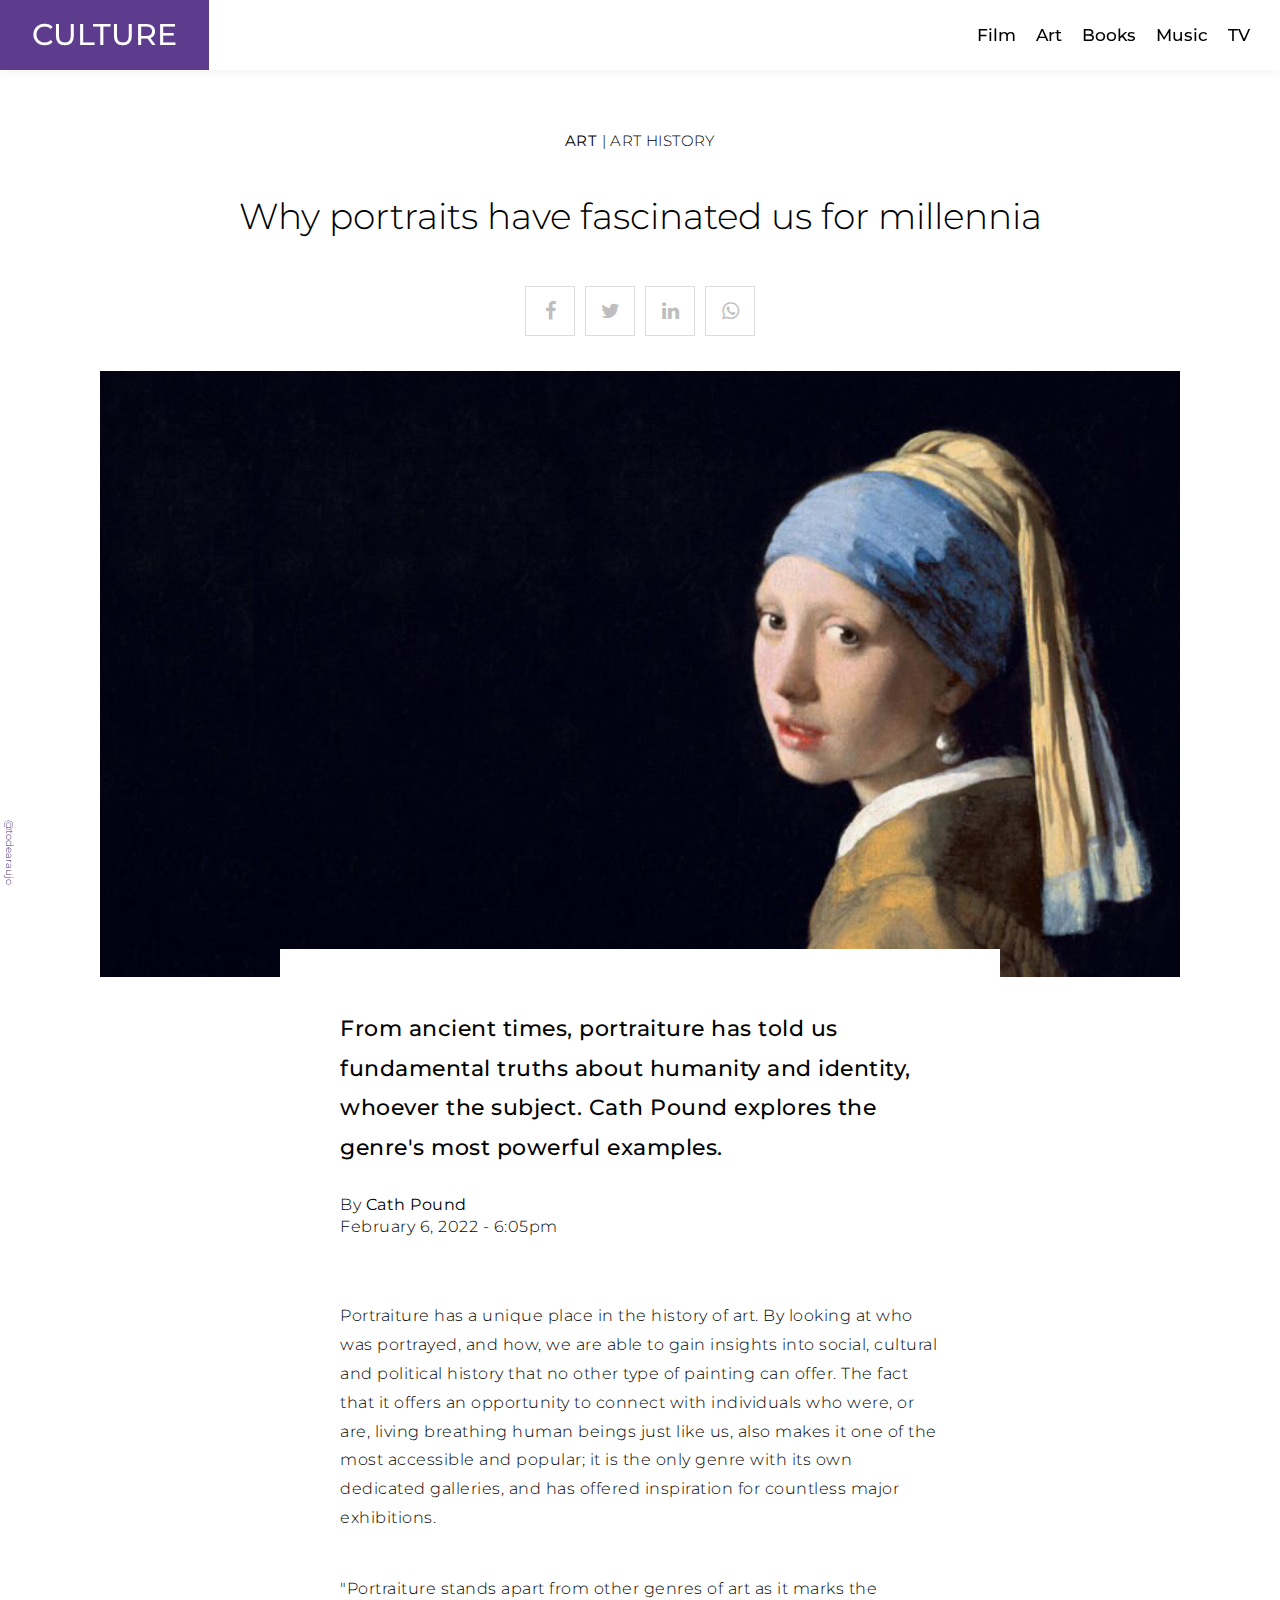
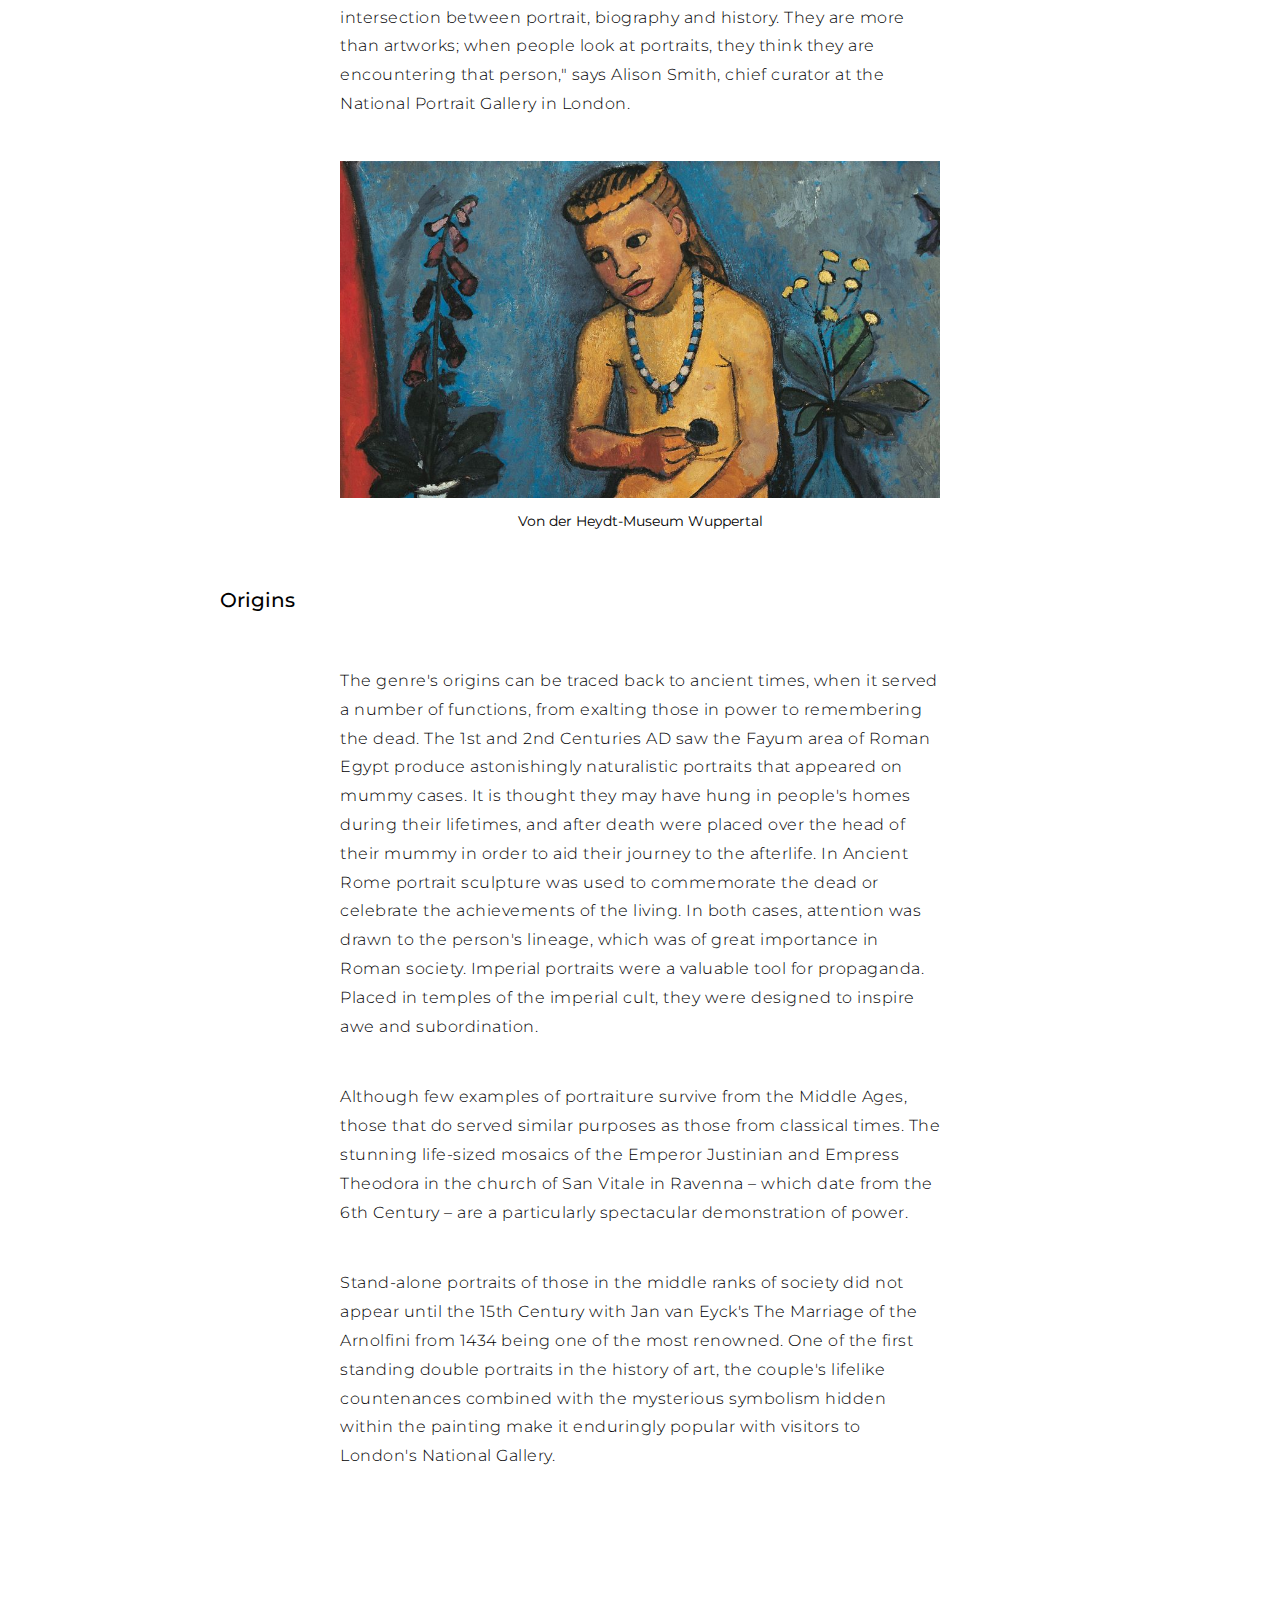
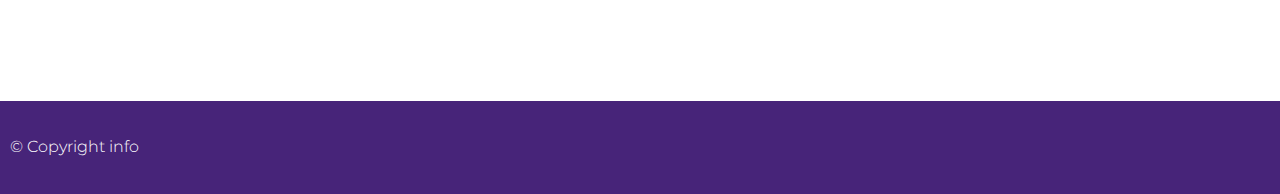
==== aula2/index.html @ 4034bacf "Aula 2" ====
<!DOCTYPE html>
<html>

<head>
    <title>Why portraits have fascinated us for millennia | MJDA: Programação web | Aula 2 | Thiago Araújo - todearaujo.com</title>
    <meta charset="utf-8" />
    <meta name="viewport" content="width=device-width, initial-scale=1.0">
    <link rel="stylesheet" href="main.css" />
    <link rel="shortcut icon" href="static\favicon.ico" type="image/x-icon">
    <!-- FontAwesome icon library -->
    <link rel="stylesheet" href="https://cdnjs.cloudflare.com/ajax/libs/font-awesome/4.7.0/css/font-awesome.min.css">
</head>

<body>

    <div id="tode"><a href="http://github.todearaujo.com">@todearaujo</a></div>

    <main> 

        <div class="top">

            <nav class="top-nav">

                <a class="top-brand" href="index.html" title="Home">Culture</a>

                <div class="top-links">

                    <div>Film</div>
                    <div>Art</div>
                    <div>Books</div>
                    <div>Music</div>
                    <div>TV</div>

                </div>

            </nav>

        </div>            
        
        <article>

            <header>

                <section class="label"><b>Art</b> | Art History</section>

                    <h1 class="title">Why portraits have fascinated us for millennia</h1>

                    <section class="social-icons">

                        <a href="#" class="fa fa-facebook"></a>
                        <a href="#" class="fa fa-twitter"></a>
                        <a href="#" class="fa fa-linkedin"></a>
                        <a href="#" class="fa fa-whatsapp"></a>

                    </section>
            
            </header>
        
            <img src="assets/girl-with-a-pearl-earing-by-vermeer.jpg" class="img-opening" />
            
            <section class="article-body">
                
                <p class="lead">From ancient times, portraiture has told us fundamental truths about humanity and identity, whoever the subject. Cath Pound explores the genre's most powerful examples.</p>
                
                <p class="author">By <strong>Cath Pound</strong><br/><time datetime="2022-02-06 18:05">February 6, 2022 - 6:05pm</time></p>
                
                <p>Portraiture has a unique place in the history of art. By looking at who was portrayed, and how, we are able to gain insights into social, cultural and political history that no other type of painting can offer. The fact that it offers
                an opportunity to connect with individuals who were, or are, living breathing human beings just like us, also makes it one of the most accessible and popular; it is the only genre with its own dedicated galleries, and has offered inspiration
                for countless major exhibitions.</p>
                
                <p>"Portraiture stands apart from other genres of art as it marks the intersection between portrait, biography and history. They are more than artworks; when people look at portraits, they think they are encountering that person," says Alison
                Smith, chief curator at the National Portrait Gallery in London.</p>
            
                <div class="img-block small">
                    <img width="100%" src="assets/portrait-wuppertal.jpg" />
                    <div class="img-caption">Von der Heydt-Museum Wuppertal</div>
                </div>
                
                <h2>Origins</h2>
            
                <p>The genre's origins can be traced back to ancient times, when it served a number of functions, from exalting those in power to remembering the dead. The 1st and 2nd Centuries AD saw the Fayum area of Roman Egypt produce astonishingly naturalistic
                portraits that appeared on mummy cases. It is thought they may have hung in people's homes during their lifetimes, and after death were placed over the head of their mummy in order to aid their journey to the afterlife. In Ancient
                Rome portrait sculpture was used to commemorate the dead or celebrate the achievements of the living. In both cases, attention was drawn to the person's lineage, which was of great importance in Roman society. Imperial portraits were
                a valuable tool for propaganda. Placed in temples of the imperial cult, they were designed to inspire awe and subordination.</p>
            
                <p>Although few examples of portraiture survive from the Middle Ages, those that do served similar purposes as those from classical times. The stunning life-sized mosaics of the Emperor Justinian and Empress Theodora in the church of San
                Vitale in Ravenna – which date from the 6th Century – are a particularly spectacular demonstration of power.</p>
            
                <p>Stand-alone portraits of those in the middle ranks of society did not appear until the 15th Century with Jan van Eyck's The Marriage of the Arnolfini from 1434 being one of the most renowned. One of the first standing double portraits
                in the history of art, the couple's lifelike countenances combined with the mysterious symbolism hidden within the painting make it enduringly popular with visitors to London's National Gallery.</p>
            
            </section>

        </article>

        <footer class="bottom">
            <p>© Copyright info</p>
        </footer>

    </main>        

</body>

</html>
---- aula2/main.css ----
/***********************
** EXERCÍCIO - AULA 2 **

1. (iniciar em sala) O arquivo html foi escrito sem preocupação com a semântica das tags, o que prejudica a acessibilidade e a distribuição da página. Observem as tags de cada elemento da página, e substituam as divs pelos elementos que identifiquem o tipo de conteúdo. Para isso, consultem a página: https://developer.mozilla.org/en-US/docs/Web/HTML/Element 
2. (continuar em casa) Existem alguns erros de sintaxe propositais no arquivo css. Encontre os erros que causaram os comportamentos a seguir, e corrija o css para obter o resultado esperado. O objetivo não é criar classes de css, mas corrigir pequenos defeitos na sintaxe das classes já existentes no css. Vejam as imagens na pasta "referencias" (os itens referentes a mouse-over não aparecem entre as diferenças)
2a. Os ícones de redes sociais deveriam ter um destaque ao passar o mouse sobre eles, ficando um pouco mais escuros
2b. A fonte da linha-fina ("From ancient times...") deveria ter um peso um pouco maior
2c. O subtítulo "Origins" deveria ter fonte maior e com mais peso
2d. O bloco de imagem deveria ter a largura da coluna de texto, e a legenda da imagem, um tamanho menor
2e. No cabeçalho, o logo "Culture" deveria mudar levemente de cor ao passar o mouse sobre o item

Salvem o projeto em um reposítório pessoal e enviem ao Github. No Blackboard, enviem o link para o repositório, juntamente com um parágrafo de auto-avaliação do exercício (houve dificuldades? Tempo necessário foi adequado? Alguma parte requer explicação maior?)

OPCIONAL - SEM ENTREGA
Será postado até sexta-feira um vídeo com a montagem do css dessa página a partir do zero. Acompanhem e reproduzam o código do vídeo para aprender mais sobre folhas de estilo em CSS.
***********************/

@import url('https://fonts.googleapis.com/css2?family=Montserrat:wght@300;500;700&display=swap');
:root {
    --theme-color: #472479;
    --text-color: #000;
    --main-column-max: 1280px;
    --article-column-max: 720px;
}

html,
body {
    font-family: 'Montserrat', Helvetica, Arial, sans-serif;
    font-size: 10px;
    font-weight: 300;
    line-height: 1.8;
    width: 100%;
    height: 100%;
    margin: 0;
}

#tode {
    font-size: 10px;
    writing-mode: vertical-rl;
    position: fixed;
    bottom: 15px;
}

* {
    box-sizing: border-box;
}

p {
    font-size: 1.6rem;
    padding: 0 6rem;
    display: block;
    width: 100%;
}

a {
    text-decoration: none;
    color: var(--theme-color);
}

.top {
    width: 100%;
    margin: 0 auto;
    display: flex;
    flex-direction: row;
    justify-content: center;
    position: fixed;
    background-color: #fff;
    box-shadow: 0 2px 10px rgba(0, 0, 0, 0.05);
    font-size: 1.7rem;
    z-index: 10;
}

.top-nav {
    width: 100%;
    max-width: var(--main-column-max);
    display: flex;
    flex-direction: row;
    justify-self: flex-end;
    justify-content: flex-start;
}

.top-brand {
    background-color: var(--theme-color);
    font-size: 3rem;
    line-height: 3rem;
    text-transform: uppercase;
    text-decoration: none;
    font-weight: 500;
    color: #fff;
    padding: 2rem 3.2rem;
}

.top-brand:hover {
    background-color: #5d3b8d;
}

.top-links {
    margin-left: auto;
    align-self: center;
    display: flex;
    flex-direction: row;
    padding: 0 2rem;
}

.top-links div {
    padding: 10px;
    font-weight: 500;
}

main {
    width: 100%;
    height: 100%;
    display: flex;
    flex-direction: column;
    justify-content: flex-start;
    margin: 0;
}

article {
    margin: 12rem 10rem;
}

h1 {
    font-size: 3.6rem;
}

.label,
.title,
.author,
.social-icons {
    max-width: var(--main-column-max);
    font-weight: 300;
    line-height: 1.4;
    text-align: center;
    margin: 0 auto 2rem auto;
    padding: 1rem 0;
}

.label {
    font-size: 1.5rem;
    text-transform: uppercase;
    letter-spacing: 0.04rem;
}

.social-icons {
    display: flex;
    justify-content: center;
}

.social-icons a {
    font-size: 2rem;
    width: 5rem;
    height: 5rem;
    text-decoration: none;
    color: rgba(190, 190, 190, 1);
    border: 1px solid rgba(220, 220, 220, 1);
    display: inline-flex;
    justify-content: center;
    align-items: center;
    margin: 0.5rem;
}

.fa:hover {
    font-size: 2rem;
    text-decoration: none;
    color: rgba(150, 150, 150, 1);
    background-color: rgba(240, 240, 240, 0.5);
    border: 1px solid rgba(150, 150, 150, 1);
}

img.img-opening {
    display: block;
    width: 100%;
    height: auto;
    margin: 0 auto -16rem auto;
    z-index: 0;
}

.img-block {
    display: block;
    width: 100%;
    max-width: var(--article-column-max);
    height: auto;
    margin: 3.2rem auto;
    padding: 0 6rem;
}

.img-block small img {
    display: block;
    width: 100%;
    height: auto;
    margin: 0;
}

.img-caption {
    display: block;
    width: 100%;
    font-size: 1.4rem;
    text-align: center;
    font-weight: 400;
}

.article-body {
    max-width: var(--main-column-max);
    margin: 10rem auto;
    display: flex;
    flex-direction: column;
    font-size: 1.8rem;
    z-index: 1;
}

.article-body p {
    max-width: var(--article-column-max);
    margin: 3.2rem auto 1rem auto;
    font-weight: 300;
    font-size: 1.6rem;
    letter-spacing: 0.05rem;
    padding: 0 6rem;
}

.article-body p.lead {
    font-size: 2.2rem;
    font-weight: 500;
    color: var(--font-color);
    background-color: #fff;
    padding: 6rem 6rem 1.6rem 6rem;
}

.article-body p.author {
    text-align: left;
    font-weight: 300;
    padding: 0 6rem;
    margin: 0 auto 3.2rem auto;
}

h2 {
    font-weight: 500;
    font-size: 2rem;
    padding: 0 12rem;
}

.side-info {
    margin: 3.2rem 0 -3.2rem auto;
    float: right;
    width: 100%;
    max-width: 280px;
    height: 0;
    overflow: visible;
    background: #fff;
}

.side-info .item {
    margin: 1.6rem 0;
    font-size: 1.4rem;
    font-weight: 500;
}

.side-info .item a {
    color: var(--theme-color);
}

footer {
    padding: 3.2rem 0;
    background: var(--theme-color);
    color: #fff;
}

footer p {
    max-width: var(--main-column-max);
    margin: 0 auto;
    padding: 0 1rem;
}
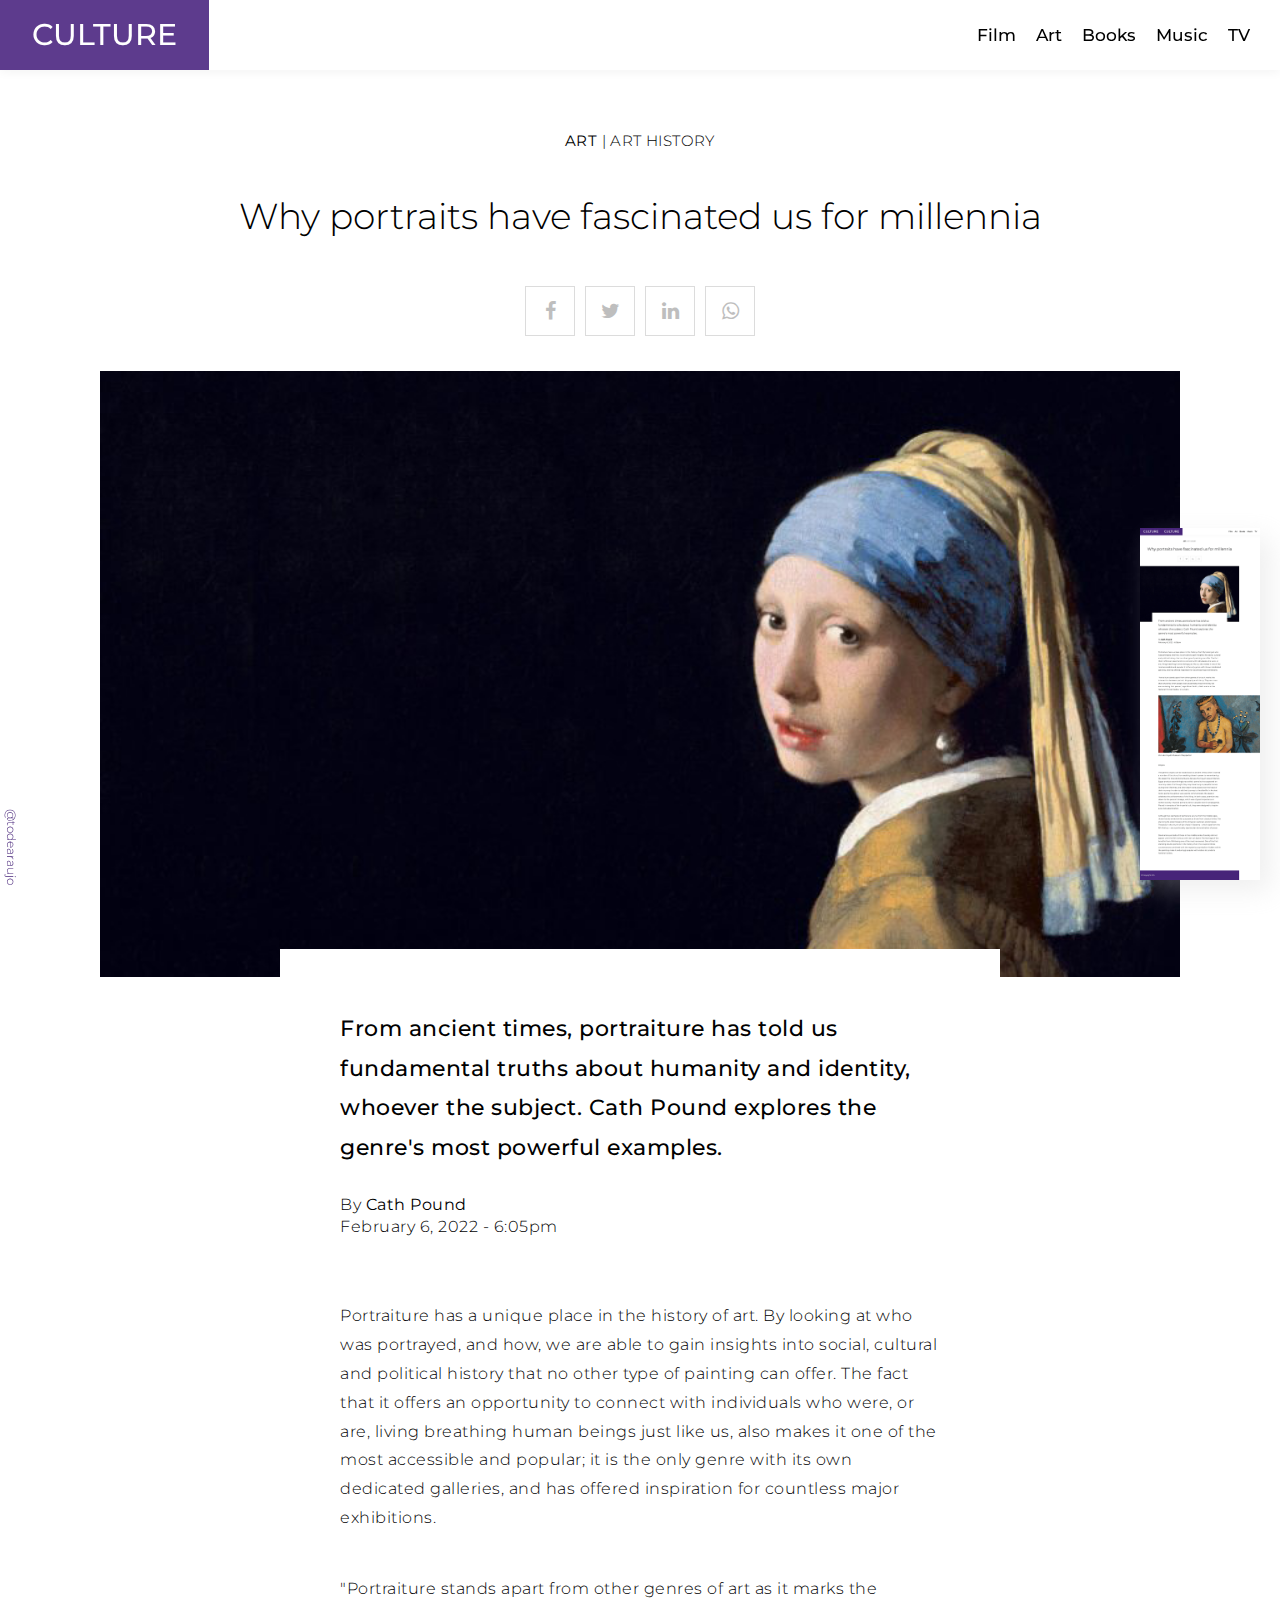
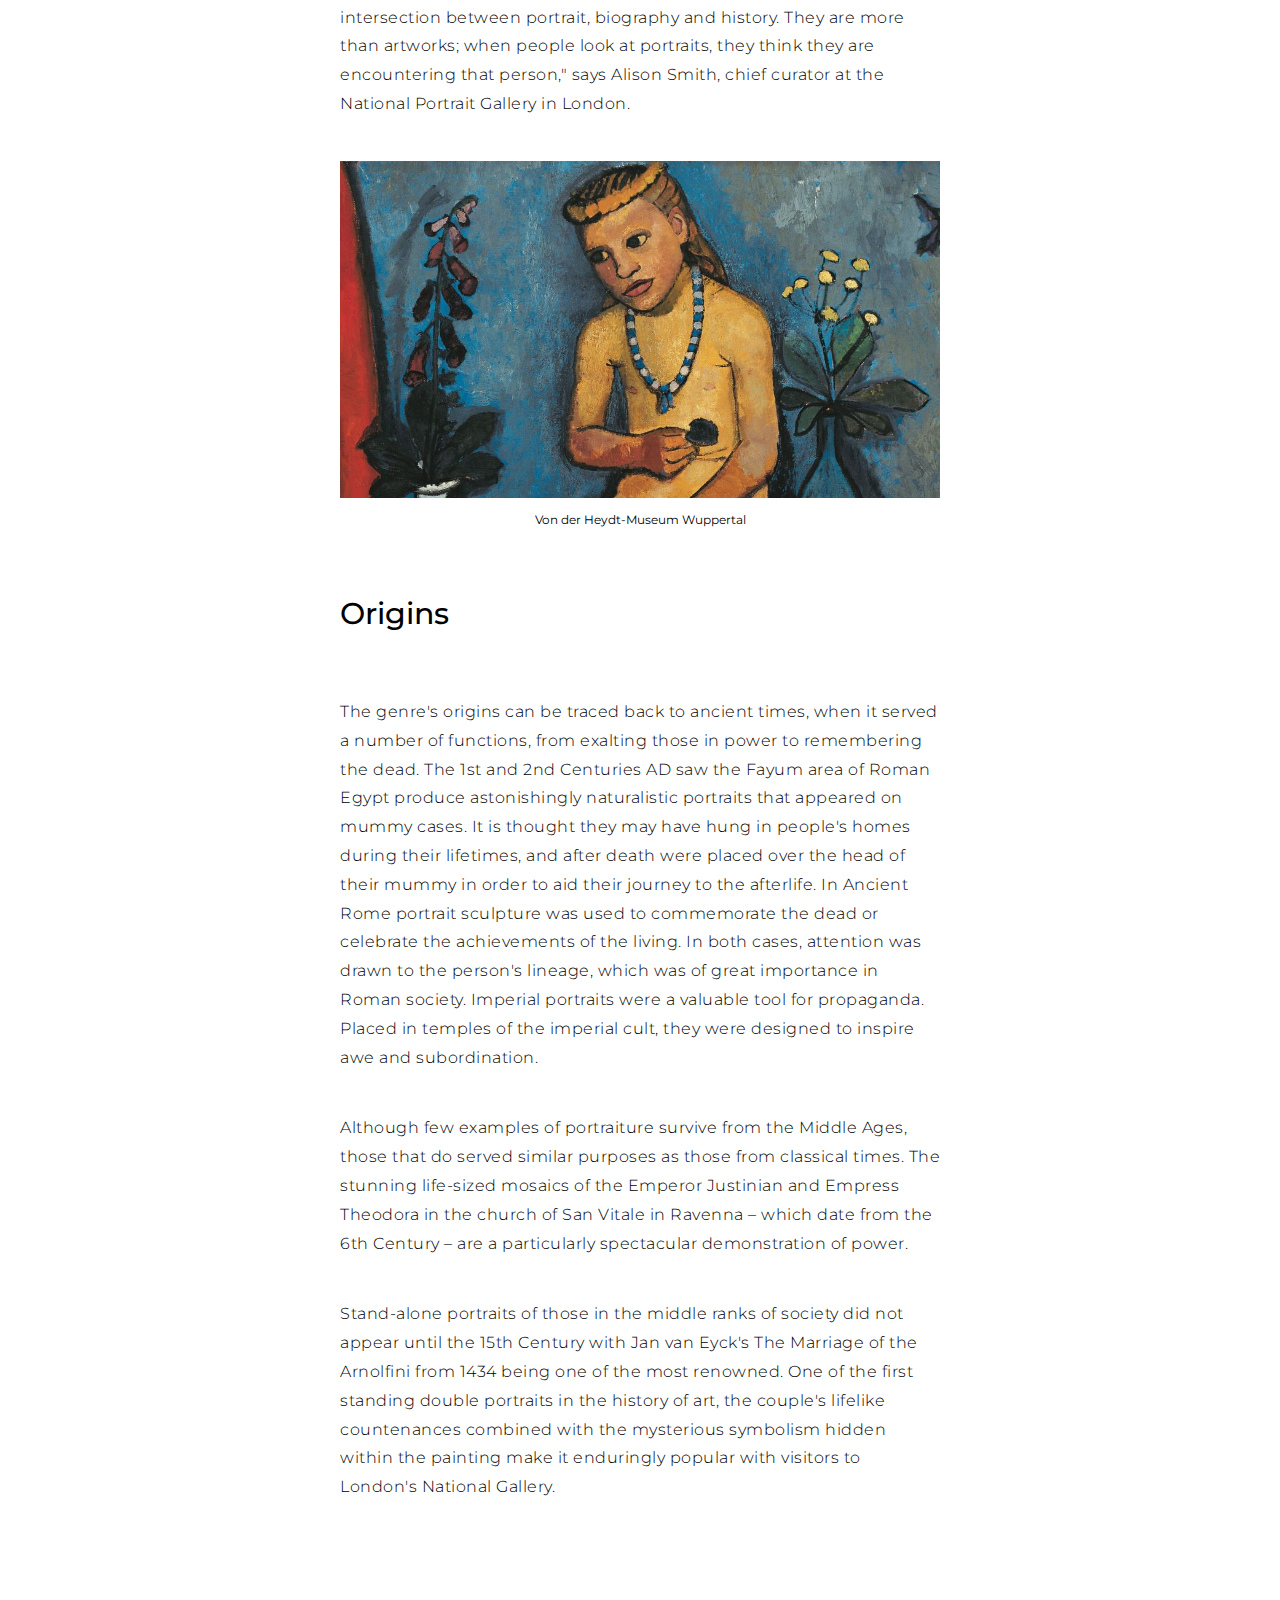
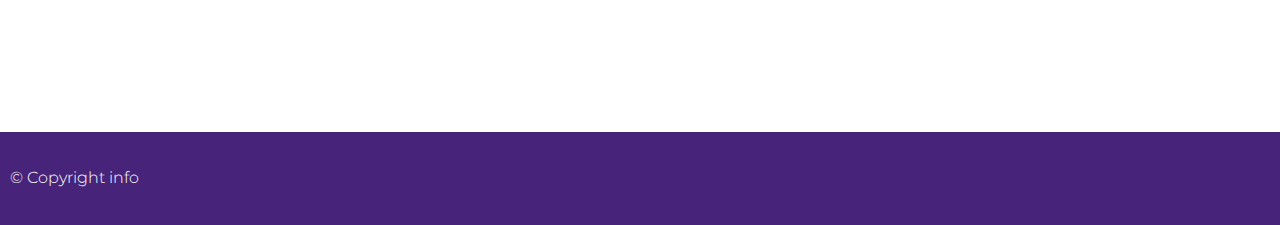
==== commit ede95f80: "Responsivo para mobile" ====
--- a/aula2/index.html
+++ b/aula2/index.html
@@ -14,6 +14,8 @@
 <body>
 
     <div id="tode"><a href="http://github.todearaujo.com">@todearaujo</a></div>
+
+    <img id="minipag" src="aula2.png"/>
 
     <main> 
 
--- a/aula2/main.css
+++ b/aula2/main.css
@@ -1,21 +1,5 @@
-/***********************
-** EXERCÍCIO - AULA 2 **
-
-1. (iniciar em sala) O arquivo html foi escrito sem preocupação com a semântica das tags, o que prejudica a acessibilidade e a distribuição da página. Observem as tags de cada elemento da página, e substituam as divs pelos elementos que identifiquem o tipo de conteúdo. Para isso, consultem a página: https://developer.mozilla.org/en-US/docs/Web/HTML/Element 
-2. (continuar em casa) Existem alguns erros de sintaxe propositais no arquivo css. Encontre os erros que causaram os comportamentos a seguir, e corrija o css para obter o resultado esperado. O objetivo não é criar classes de css, mas corrigir pequenos defeitos na sintaxe das classes já existentes no css. Vejam as imagens na pasta "referencias" (os itens referentes a mouse-over não aparecem entre as diferenças)
-2a. Os ícones de redes sociais deveriam ter um destaque ao passar o mouse sobre eles, ficando um pouco mais escuros
-2b. A fonte da linha-fina ("From ancient times...") deveria ter um peso um pouco maior
-2c. O subtítulo "Origins" deveria ter fonte maior e com mais peso
-2d. O bloco de imagem deveria ter a largura da coluna de texto, e a legenda da imagem, um tamanho menor
-2e. No cabeçalho, o logo "Culture" deveria mudar levemente de cor ao passar o mouse sobre o item
-
-Salvem o projeto em um reposítório pessoal e enviem ao Github. No Blackboard, enviem o link para o repositório, juntamente com um parágrafo de auto-avaliação do exercício (houve dificuldades? Tempo necessário foi adequado? Alguma parte requer explicação maior?)
-
-OPCIONAL - SEM ENTREGA
-Será postado até sexta-feira um vídeo com a montagem do css dessa página a partir do zero. Acompanhem e reproduzam o código do vídeo para aprender mais sobre folhas de estilo em CSS.
-***********************/
-
 @import url('https://fonts.googleapis.com/css2?family=Montserrat:wght@300;500;700&display=swap');
+
 :root {
     --theme-color: #472479;
     --text-color: #000;
@@ -35,10 +19,18 @@
 }
 
 #tode {
-    font-size: 10px;
+    font-size: 12px;
     writing-mode: vertical-rl;
     position: fixed;
     bottom: 15px;
+}
+
+#minipag {
+    width: 120px;
+    position: fixed;
+    right: 20px;
+    bottom: 20px;
+    box-shadow: 10px 10px 25px #CCCCCC50;
 }
 
 * {
@@ -195,7 +187,7 @@
 .img-caption {
     display: block;
     width: 100%;
-    font-size: 1.4rem;
+    font-size: 1.2rem;
     text-align: center;
     font-weight: 400;
 }
@@ -235,8 +227,8 @@
 
 h2 {
     font-weight: 500;
-    font-size: 2rem;
-    padding: 0 12rem;
+    font-size: 3rem;
+    padding: 0 24rem;
 }
 
 .side-info {
@@ -269,4 +261,265 @@
     max-width: var(--main-column-max);
     margin: 0 auto;
     padding: 0 1rem;
+}
+
+@media only screen and (max-width: 540px) {
+   
+    :root {
+        --main-column-max: 100%;
+        --article-column-max: 100%;
+    }
+
+    html,
+    body {
+        font-family: 'Montserrat', Helvetica, Arial, sans-serif;
+        font-size: 10px;
+        font-weight: 300;
+        line-height: 1.2;
+        width: 100%;
+        height: 100%;
+        margin: 0 auto;
+    }
+
+    #tode {
+        font-size: 10px;
+        writing-mode: vertical-rl;
+        position: fixed;
+        bottom: 15px;
+    }
+
+    #minipag {
+        display: none;
+    }
+
+    * {
+        box-sizing: border-box;
+    }
+
+    p {
+        font-size: 1.6rem;
+        padding: 0 6rem;
+        display: block;
+        width: 100%;
+    }
+
+    a {
+        text-decoration: none;
+        color: var(--theme-color);
+    }
+
+    .top {
+        width: 100%;
+        margin: 0 auto;
+        display: flex;
+        flex-direction: row;
+        justify-content: center;
+        position: fixed;
+        background-color: #fff;
+        box-shadow: 0 2px 10px rgba(0, 0, 0, 0.05);
+        font-size: 1rem;
+        z-index: 10;
+    }
+
+    .top-nav {
+        width: 100%;
+        max-width: var(--main-column-max);
+        display: flex;
+        flex-direction: row;
+        justify-self: flex-end;
+        justify-content: flex-start;
+    }
+
+    .top-brand {
+        background-color: var(--theme-color);
+        font-size: 1.2rem;
+        line-height: 1rem;
+        text-transform: uppercase;
+        text-decoration: none;
+        font-weight: 500;
+        color: #fff;
+        padding: 2rem;
+    }
+
+    .top-brand:hover {
+        background-color: #5d3b8d;
+    }
+
+    .top-links {
+        margin-left: auto;
+        align-self: center;
+        display: flex;
+        flex-direction: row;
+        padding: 0 1.5rem;
+    }
+
+    .top-links div {
+        padding: 10px;
+        font-weight: 500;
+    }
+
+    main {
+        width: 100%;
+        height: 100%;
+        display: flex;
+        flex-direction: column;
+        justify-content: flex-start;
+        margin: 0;
+    }
+
+    article {
+        margin: 12rem 0rem;
+    }
+
+    h1 {
+        font-size: 3.6rem;
+    }
+
+    .label,
+    .title,
+    .author,
+    .social-icons {
+        max-width: var(--main-column-max);
+        font-weight: 300;
+        line-height: 1.4;
+        text-align: center;
+        margin: 0 auto 2rem auto;
+        padding: 1rem 0;
+    }
+
+    .label {
+        font-size: 1.5rem;
+        text-transform: uppercase;
+        letter-spacing: 0.04rem;
+    }
+
+    .social-icons {
+        display: flex;
+        justify-content: center;
+    }
+
+    .social-icons a {
+        font-size: 2rem;
+        width: 5rem;
+        height: 5rem;
+        text-decoration: none;
+        color: rgba(190, 190, 190, 1);
+        border: 1px solid rgba(220, 220, 220, 1);
+        display: inline-flex;
+        justify-content: center;
+        align-items: center;
+        margin: 0.5rem;
+    }
+
+    .fa:hover {
+        font-size: 2rem;
+        text-decoration: none;
+        color: rgba(150, 150, 150, 1);
+        background-color: rgba(240, 240, 240, 0.5);
+        border: 1px solid rgba(150, 150, 150, 1);
+    }
+
+    img.img-opening {
+        display: block;
+        width: 100%;
+        height: auto;
+        margin: 0 auto -16rem auto;
+        z-index: 0;
+    }
+
+    .img-block {
+        display: block;
+        width: 100%;
+        max-width: var(--article-column-max);
+        height: auto;
+        margin: 1.2rem auto;
+        padding: 0;
+    }
+
+    .img-block small img {
+        display: block;
+        width: 100%;
+        height: auto;
+        margin: 0;
+    }
+
+    .img-caption {
+        display: block;
+        width: 100%;
+        font-size: 1.2rem;
+        text-align: center;
+        font-weight: 400;
+        margin: 1.2em 0;
+    }
+
+    .article-body {
+        max-width: var(--main-column-max);
+        margin: 10rem auto;
+        display: flex;
+        flex-direction: column;
+        font-size: 1.8rem;
+        z-index: 1;
+    }
+
+    .article-body p {
+        max-width: var(--article-column-max);
+        margin: 2rem auto 1rem auto;
+        font-weight: 300;
+        font-size: 1.6rem;
+        letter-spacing: 0.05rem;
+        padding: 0 4rem;
+    }
+
+    .article-body p.lead {
+        font-size: 2.2rem;
+        font-weight: 500;
+        color: var(--font-color);
+        background-color: #fff;
+        padding: 3rem 3rem 1.6rem;
+    }
+
+    .article-body p.author {
+        text-align: left;
+        font-weight: 300;
+        padding: 0 3rem 2em;
+        margin: 0 auto;
+    }
+
+    h2 {
+        font-weight: 500;
+        font-size: 2rem;
+        padding: 0 2rem;
+    }
+
+    .side-info {
+        margin: 3.2rem 0 -3.2rem auto;
+        float: right;
+        width: 100%;
+        max-width: 280px;
+        height: 0;
+        overflow: visible;
+        background: #fff;
+    }
+
+    .side-info .item {
+        margin: 1.6rem 0;
+        font-size: 1.4rem;
+        font-weight: 500;
+    }
+
+    .side-info .item a {
+        color: var(--theme-color);
+    }
+
+    footer {
+        padding: 3.2rem 0;
+        background: var(--theme-color);
+        color: #fff;
+    }
+
+    footer p {
+        max-width: var(--main-column-max);
+        margin: 0 auto;
+        padding: 0 1rem;
+    }
 }